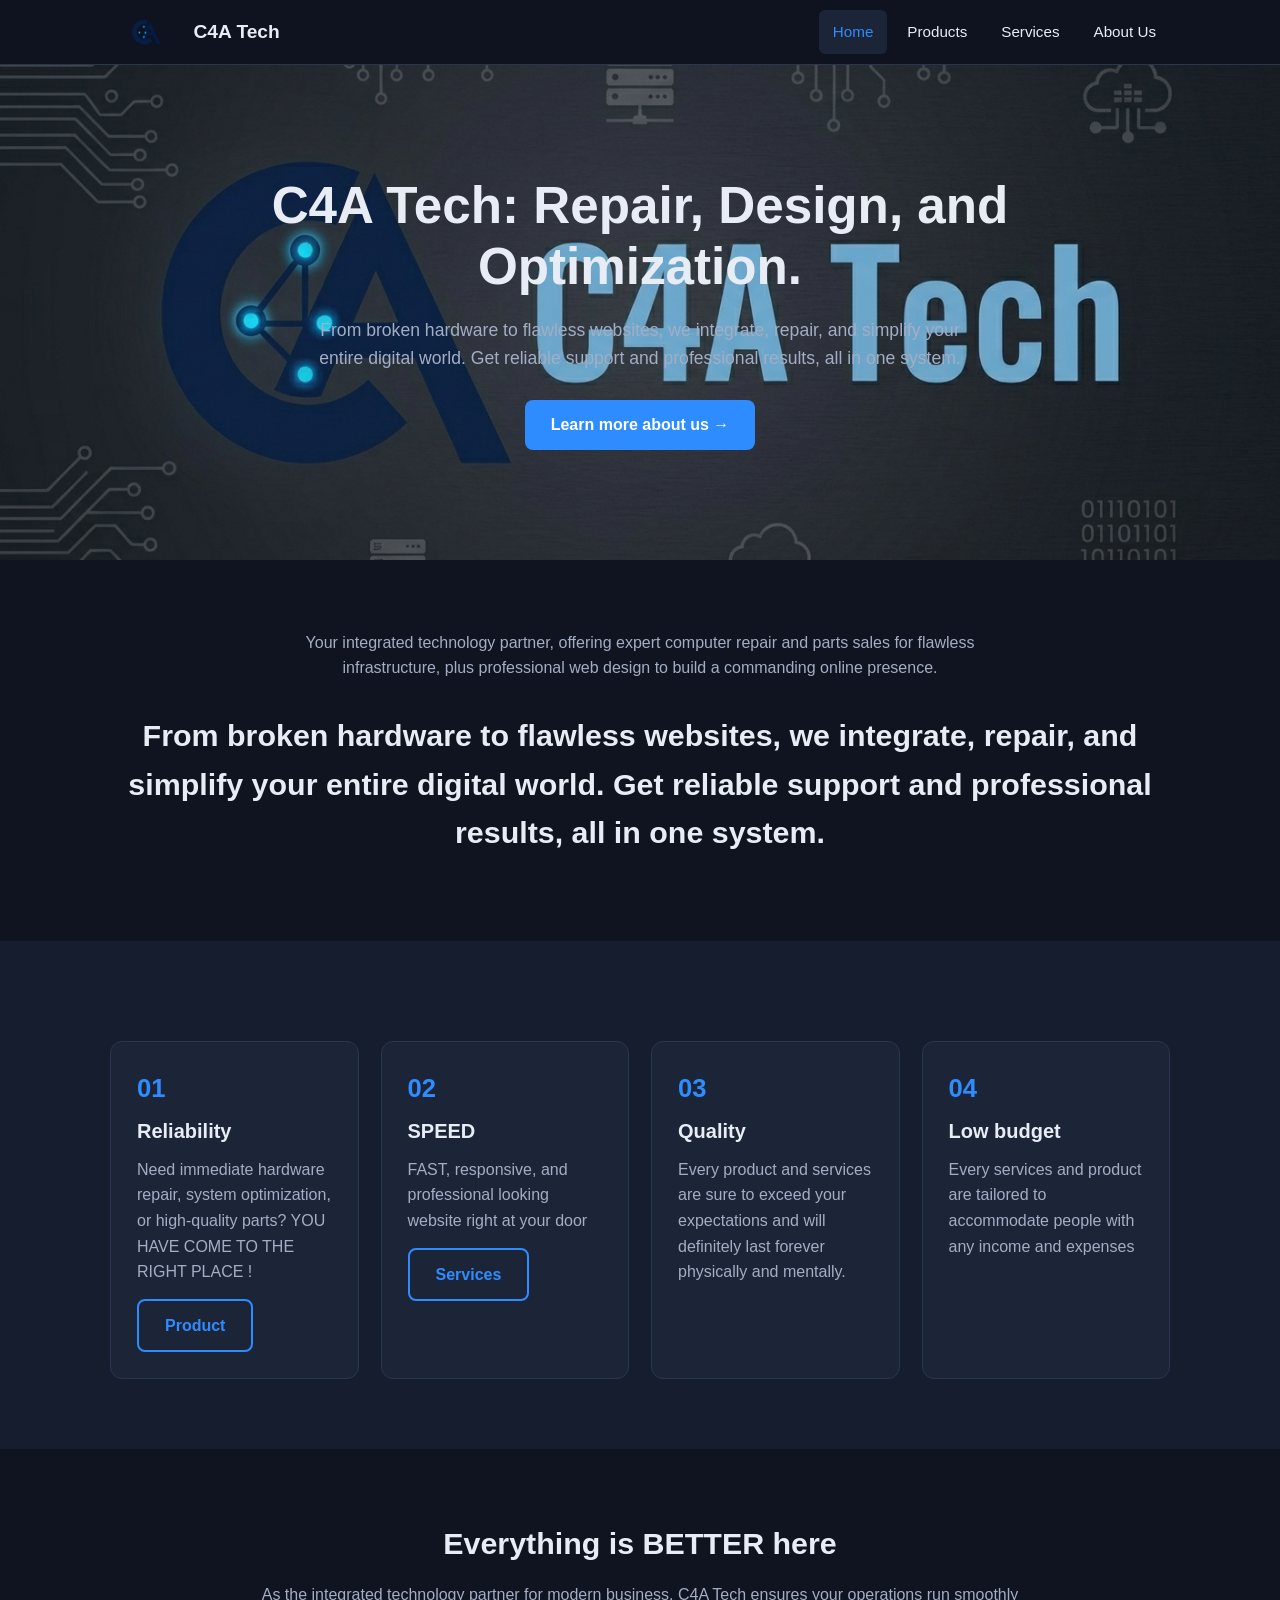
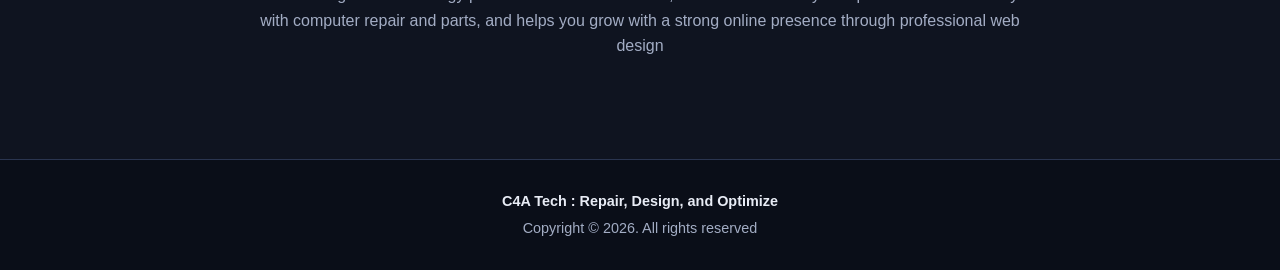
==== index.html @ 32de6fff "Add files via upload" ====
<!DOCTYPE html>
<html lang="en">
<head>
  <meta charset="UTF-8">
  <meta name="viewport" content="width=device-width, initial-scale=1">
  <title>C4A Tech</title>
  <meta name="description" content="Your integrated technology partner, offering expert computer repair and parts sales for flawless infrastructure, plus professional web design to build a commanding online presence.">
  <link rel="stylesheet" href="styles.css">
</head>
<body>

  <!-- ================= HEADER ================= -->
  <header class="site-header">
    <div class="container header-inner">
      <a class="brand" href="index.html">
        <!-- IMAGE: C4A Tech logo (small, next to the site name) -->
        <img src="images/logo.png" alt="C4A Tech logo">
        <span>C4A Tech</span>
      </a>
      <nav>
        <ul class="nav-list">
          <li><a class="active" href="index.html">Home</a></li>
          <li><a href="products.html">Products</a></li>
          <li><a href="services.html">Services</a></li>
          <li class="has-dropdown">
            <a href="about-us.html">About Us</a>
            <ul class="dropdown">
              <li><a href="about-us.html">About Us</a></li>
              <li><a href="contacts.html">Contacts</a></li>
            </ul>
          </li>
        </ul>
      </nav>
    </div>
  </header>

  <main>
    <!-- ================= HERO ================= -->
    <!-- IMAGE: hero/banner background image (set it in styles.css under .hero) -->
    <section class="hero">
      <div class="container">
        <h1>C4A Tech: Repair, Design, and Optimization.</h1>
        <p>From broken hardware to flawless websites, we integrate, repair, and simplify your entire digital world. Get reliable support and professional results, all in one system.</p>
        <a class="btn" href="about-us.html">Learn more about us &rarr;</a>
      </div>
    </section>

    <!-- ================= INTRO ================= -->
    <section class="section center">
      <div class="container">
        <p class="lead">Your integrated technology partner, offering expert computer repair and parts sales for flawless infrastructure, plus professional web design to build a commanding online presence.</p>
        <h2>From broken hardware to flawless websites, we integrate, repair, and simplify your entire digital world. Get reliable support and professional results, all in one system.</h2>
      </div>
    </section>

    <!-- ================= FEATURE CARDS ================= -->
    <section class="section alt">
      <div class="container">
        <div class="card-grid">

          <div class="card">
            <span class="num">01</span>
            <h3>Reliability</h3>
            <p>Need immediate hardware repair, system optimization, or high-quality parts? YOU HAVE COME TO THE RIGHT PLACE !</p>
            <a class="btn btn-outline" href="products.html">Product</a>
          </div>

          <div class="card">
            <span class="num">02</span>
            <h3>SPEED</h3>
            <p>FAST, responsive, and professional looking website right at your door</p>
            <a class="btn btn-outline" href="services.html">Services</a>
          </div>

          <div class="card">
            <span class="num">03</span>
            <h3>Quality</h3>
            <p>Every product and services are sure to exceed your expectations and will definitely last forever physically and mentally.</p>
          </div>

          <div class="card">
            <span class="num">04</span>
            <h3>Low budget</h3>
            <p>Every services and product are tailored to accommodate people with any income and expenses</p>
          </div>

        </div>
      </div>
    </section>

    <!-- ================= CLOSING STATEMENT ================= -->
    <section class="section center">
      <div class="container">
        <h2>Everything is BETTER here</h2>
        <p class="lead">As the integrated technology partner for modern business, C4A Tech ensures your operations run smoothly with computer repair and parts, and helps you grow with a strong online presence through professional web design</p>
      </div>
    </section>
  </main>

  <!-- ================= FOOTER ================= -->
  <footer class="site-footer">
    <div class="container">
      <strong>C4A Tech : Repair, Design, and Optimize</strong>
      Copyright &copy; 2026. All rights reserved
    </div>
  </footer>

</body>
</html>
---- styles.css ----
/* ==========================================================
   C4A Tech - shared stylesheet (used by every page)
   ========================================================== */

:root {
  --bg: #0f1420;
  --bg-alt: #161d2e;
  --card: #1c2538;
  --text: #e8ecf5;
  --muted: #a3adc4;
  --accent: #2f8cff;
  --accent-dark: #1b6fd6;
  --border: #2a3550;
  --max-width: 1100px;
}

* {
  box-sizing: border-box;
  margin: 0;
  padding: 0;
}

html {
  scroll-behavior: smooth;
}

body {
  font-family: "Segoe UI", Roboto, Helvetica, Arial, sans-serif;
  background: var(--bg);
  color: var(--text);
  line-height: 1.6;
}

img {
  max-width: 100%;
  display: block;
}

a {
  color: var(--accent);
  text-decoration: none;
}

a:hover {
  text-decoration: underline;
}

.container {
  width: 100%;
  max-width: var(--max-width);
  margin: 0 auto;
  padding: 0 20px;
}

/* ---------- Header / navigation ---------- */

.site-header {
  position: sticky;
  top: 0;
  z-index: 100;
  background: rgba(15, 20, 32, 0.95);
  border-bottom: 1px solid var(--border);
  backdrop-filter: blur(6px);
}

.header-inner {
  display: flex;
  align-items: center;
  justify-content: space-between;
  min-height: 64px;
}

.brand {
  display: flex;
  align-items: center;
  gap: 10px;
  color: var(--text);
  font-weight: 700;
  font-size: 1.2rem;
}

.brand:hover {
  text-decoration: none;
}

.brand img {
  height: 40px;
  width: auto;
}

.nav-list {
  display: flex;
  list-style: none;
  gap: 6px;
}

.nav-list > li {
  position: relative;
}

.nav-list a {
  display: block;
  padding: 10px 14px;
  color: var(--text);
  border-radius: 6px;
  font-size: 0.95rem;
}

.nav-list a:hover,
.nav-list a.active {
  background: var(--card);
  color: var(--accent);
  text-decoration: none;
}

/* dropdown under "About Us" */
.dropdown {
  display: none;
  position: absolute;
  top: 100%;
  left: 0;
  min-width: 160px;
  list-style: none;
  background: var(--card);
  border: 1px solid var(--border);
  border-radius: 8px;
  padding: 6px;
}

.has-dropdown:hover .dropdown,
.has-dropdown:focus-within .dropdown {
  display: block;
}

/* ---------- Buttons ---------- */

.btn {
  display: inline-block;
  padding: 12px 26px;
  background: var(--accent);
  color: #fff;
  font-weight: 600;
  border-radius: 8px;
  border: none;
  cursor: pointer;
  transition: background 0.2s ease;
}

.btn:hover {
  background: var(--accent-dark);
  text-decoration: none;
}

.btn-outline {
  background: transparent;
  border: 2px solid var(--accent);
  color: var(--accent);
}

.btn-outline:hover {
  background: var(--accent);
  color: #fff;
}

/* ---------- Hero ---------- */

.hero {
  position: relative;
  padding: 110px 0;
  text-align: center;
  background: linear-gradient(135deg, #0f1420 0%, #16315a 100%);
     background-image: url("images/logotext.jpg");
     background-size: cover;
     background-position: center; */
}

.hero h1 {
  font-size: clamp(2rem, 5vw, 3.2rem);
  line-height: 1.2;
  margin-bottom: 18px;
}

.hero p {
  max-width: 680px;
  margin: 0 auto 28px;
  color: var(--muted);
  font-size: 1.1rem;
}

.page-title {
  padding: 70px 0 40px;
  text-align: center;
  background: var(--bg-alt);
  border-bottom: 1px solid var(--border);
}

.page-title h1 {
  font-size: clamp(2rem, 4vw, 2.8rem);
}

.page-title p {
  color: var(--muted);
  margin-top: 8px;
}

/* ---------- Sections ---------- */

.section {
  padding: 70px 0;
}

.section.alt {
  background: var(--bg-alt);
}

.section h2 {
  font-size: 1.9rem;
  margin-bottom: 14px;
}

.section .lead {
  color: var(--muted);
  max-width: 760px;
  margin-bottom: 30px;
}

.center {
  text-align: center;
}

.center .lead {
  margin-left: auto;
  margin-right: auto;
}

.eyebrow {
  display: block;
  color: var(--accent);
  font-size: 0.8rem;
  font-weight: 700;
  letter-spacing: 0.15em;
  text-transform: uppercase;
  margin-bottom: 10px;
}

/* ---------- Feature cards (home) ---------- */

.card-grid {
  display: grid;
  grid-template-columns: repeat(auto-fit, minmax(240px, 1fr));
  gap: 22px;
  margin-top: 30px;
}

.card {
  background: var(--card);
  border: 1px solid var(--border);
  border-radius: 12px;
  padding: 26px;
}

.card .num {
  color: var(--accent);
  font-weight: 800;
  font-size: 1.6rem;
}

.card h3 {
  margin: 6px 0 10px;
  font-size: 1.25rem;
}

.card p {
  color: var(--muted);
  margin-bottom: 14px;
}

/* ---------- Products ---------- */

.product-row {
  display: grid;
  grid-template-columns: 1fr 1fr;
  gap: 40px;
  align-items: center;
  padding: 36px 0;
  border-bottom: 1px solid var(--border);
}

.product-row:last-child {
  border-bottom: none;
}

.product-row.reverse .product-img {
  order: 2;
}

.product-img img,
.img-placeholder {
  width: 100%;
  border-radius: 12px;
  aspect-ratio: 4 / 3;
  object-fit: cover;
  background: var(--card);
  border: 1px dashed var(--border);
}

.product-info h3 {
  font-size: 1.6rem;
  margin-bottom: 12px;
}

.price-list {
  list-style: none;
}

.price-list li {
  padding: 8px 0;
  border-bottom: 1px solid var(--border);
  color: var(--muted);
}

.price-list li:last-child {
  border-bottom: none;
}

.warranty {
  text-align: center;
}

.warranty img {
  margin: 28px auto 0;
  border-radius: 12px;
  max-width: 560px;
}

/* ---------- Services ---------- */

.service-grid {
  display: grid;
  grid-template-columns: repeat(auto-fit, minmax(300px, 1fr));
  gap: 28px;
  margin-top: 30px;
}

.service-card {
  background: var(--card);
  border: 1px solid var(--border);
  border-radius: 12px;
  overflow: hidden;
}

.service-card img {
  width: 100%;
  aspect-ratio: 16 / 10;
  object-fit: cover;
}

.service-card .body {
  padding: 24px;
}

.service-card h3 {
  margin-bottom: 8px;
}

.service-card p {
  color: var(--muted);
}

.price-tag {
  display: inline-block;
  margin-top: 14px;
  font-weight: 700;
  color: var(--accent);
  font-size: 1.1rem;
}

/* ---------- About ---------- */

.about-block {
  max-width: 820px;
  margin-bottom: 36px;
}

.about-block h3 {
  font-size: 1.4rem;
  margin-bottom: 10px;
}

.about-block p {
  color: var(--muted);
}

.team-grid {
  display: flex;
  flex-wrap: wrap;
  justify-content: center; /* centers the last row (the 2 cards at the bottom) */
  gap: 26px;
  margin-top: 30px;
}

/* 3 cards per row: (100% - 2 gaps) / 3 */
.team-grid .team-card {
  flex: 0 0 calc((100% - 52px) / 3);
}

@media (max-width: 800px) {
  .team-grid .team-card {
    flex: 0 0 calc((100% - 26px) / 2);
  }
}

@media (max-width: 500px) {
  .team-grid .team-card {
    flex: 0 0 100%;
  }
}

.team-card {
  background: var(--card);
  border: 1px solid var(--border);
  border-radius: 12px;
  overflow: hidden;
  text-align: center;
}

.team-card img {
  width: 100%;
  aspect-ratio: 1 / 1;
  object-fit: cover;
}

.team-card .info {
  padding: 18px;
}

.team-card h3 {
  font-size: 1.1rem;
  color: var(--accent);
}

/* ---------- Contacts ---------- */

.contact-grid {
  display: grid;
  grid-template-columns: 1fr 1fr;
  gap: 40px;
}

.contact-grid h2 {
  margin-bottom: 12px;
}

.contact-grid p {
  color: var(--muted);
}

.photo-row {
  display: grid;
  grid-template-columns: repeat(auto-fit, minmax(280px, 1fr));
  gap: 24px;
  margin-top: 40px;
}

.photo-row img {
  width: 100%;
  border-radius: 12px;
  aspect-ratio: 4 / 3;
  object-fit: cover;
}

/* ---------- CTA band ---------- */

.cta {
  text-align: center;
  padding: 70px 0;
  background: linear-gradient(135deg, #16315a 0%, #0f1420 100%);
}

.cta h2 {
  margin-bottom: 18px;
}

/* ---------- Footer ---------- */

.site-footer {
  background: #0a0e18;
  border-top: 1px solid var(--border);
  padding: 30px 0;
  text-align: center;
  color: var(--muted);
  font-size: 0.9rem;
}

.site-footer strong {
  display: block;
  color: var(--text);
  margin-bottom: 4px;
}

/* ==========================================================
   PARALLAX BACKGROUNDS (photo stays still while page scrolls)
   Add class "parallax" to any section, plus one "bg-..." class below.
   ========================================================== */

.parallax {
  position: relative;
  background-color: #16315a;          /* shown if the photo is missing */
  background-size: cover;
  background-position: center;
  background-repeat: no-repeat;
  background-attachment: fixed;       /* this line makes the scroll effect */
}

/* dark layer on top of the photo so the text stays readable */
.parallax::before {
  content: "";
  position: absolute;
  inset: 0;
  background: rgba(10, 14, 24, 0.6);
}

.parallax > .container {
  position: relative;                 /* keeps text above the dark layer */
}

/* ----- PUT YOUR PHOTOS HERE (change the file names) ----- */
.bg-products-hero  { background-image: url("images/Pc.jpg"); }
.bg-products-secure { background-image: url("images/productsecure.jpg"); }
.bg-products-cta   { background-image: url("images/productcta.jpg"); }
.bg-services-hero  { background-image: url("images/services.jpg"); }
.bg-services-cta   { background-image: url("images/servicecta.jpg"); }


/* big banner at the top of Products / Services */
.page-title.parallax {
  padding: 130px 0;
  border-bottom: none;
}

.page-title .hero-sub {
  font-size: 1.3rem;
  font-weight: 600;
  color: var(--accent);
  margin-top: 10px;
}

.page-title .hero-text {
  max-width: 760px;
  margin: 18px auto 0;
  color: var(--text);
  font-size: 1.1rem;
}

.warranty.parallax,
.parallax .lead {
  color: var(--text);
}

.warranty.parallax {
  padding: 110px 0;
}

/* phones/tablets can't do fixed backgrounds, so use a normal one there */
@media (hover: none) {
  .parallax {
    background-attachment: scroll;
  }
}

/* ---------- Responsive ---------- */

@media (max-width: 800px) {
  .header-inner {
    flex-direction: column;
    padding: 10px 0;
  }

  .nav-list {
    flex-wrap: wrap;
    justify-content: center;
  }

  .product-row,
  .contact-grid {
    grid-template-columns: 1fr;
  }

  .product-row.reverse .product-img {
    order: 0;
  }

  .hero {
    padding: 70px 0;
  }
}
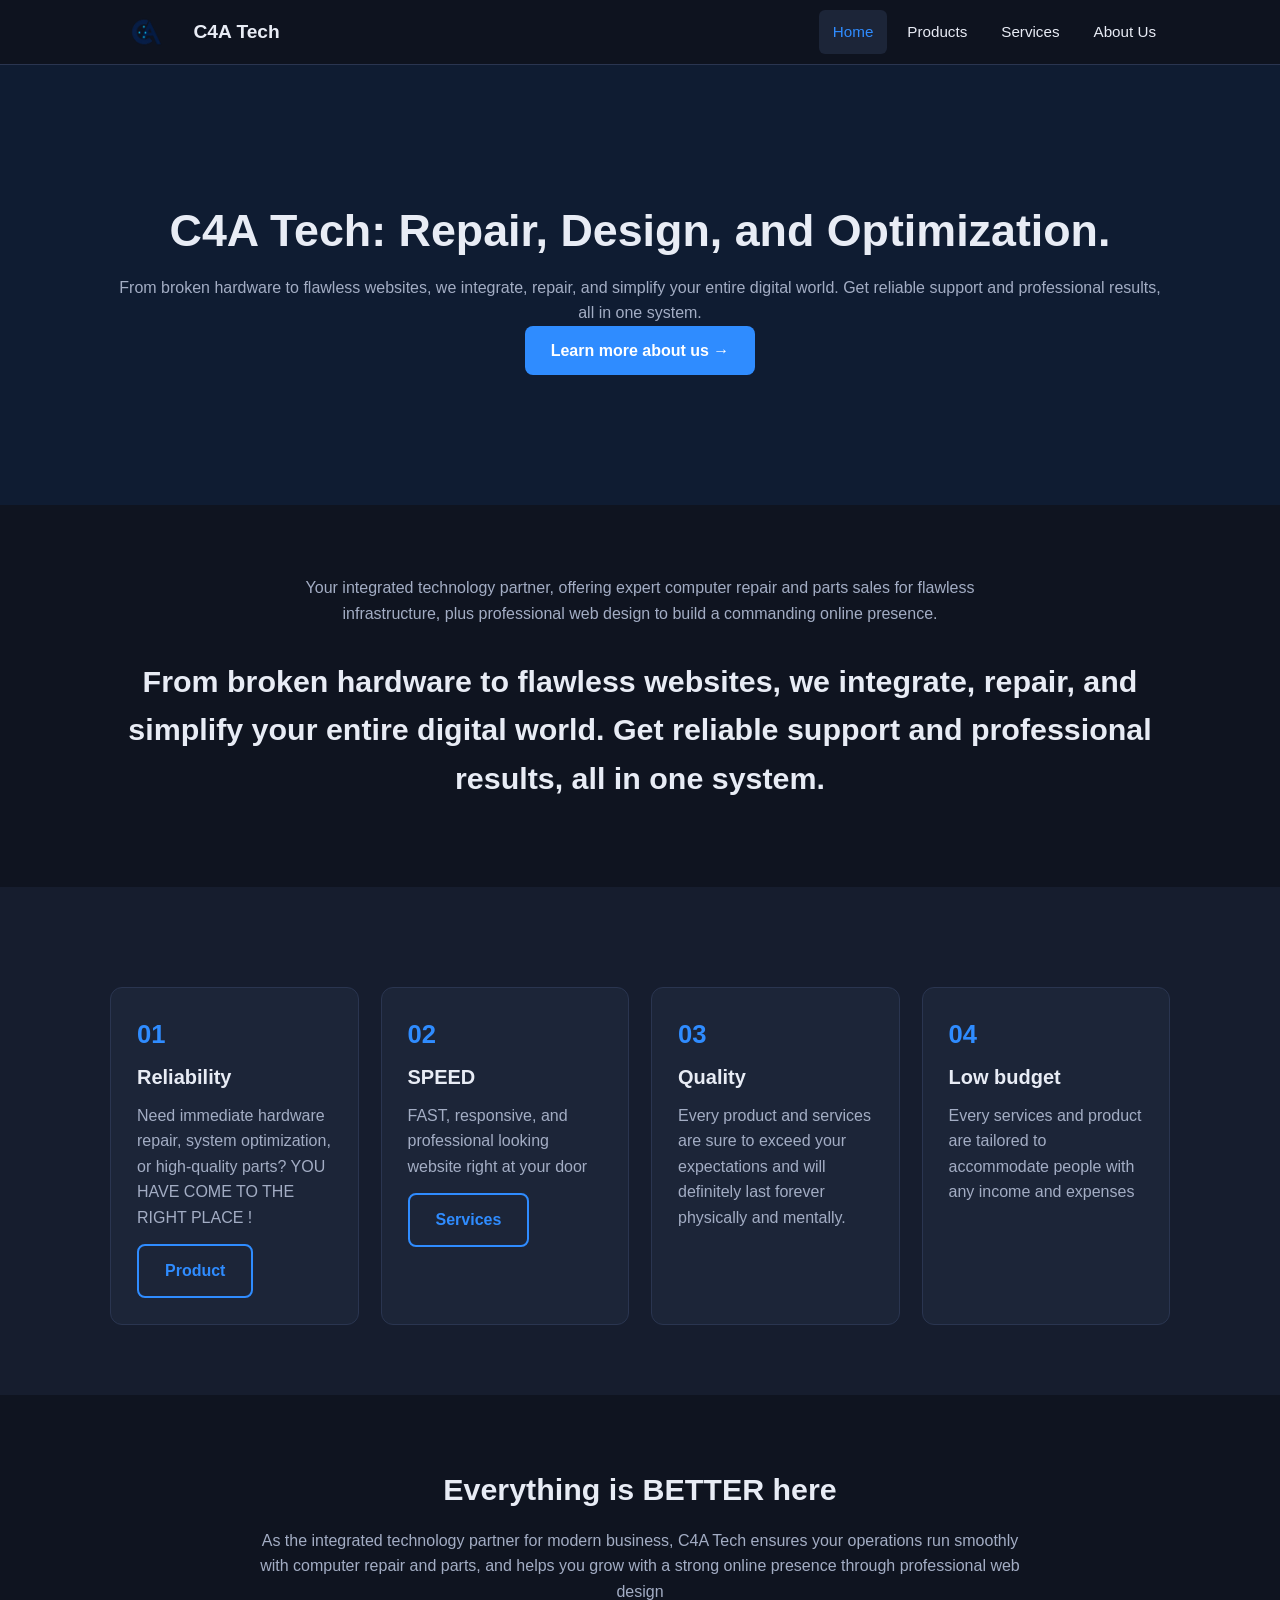
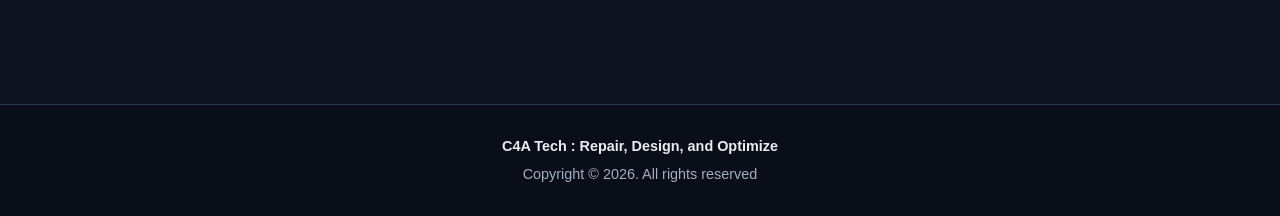
==== commit 5a210bec: "Update index.html" ====
--- a/index.html
+++ b/index.html
@@ -6,6 +6,7 @@
   <title>C4A Tech</title>
   <meta name="description" content="Your integrated technology partner, offering expert computer repair and parts sales for flawless infrastructure, plus professional web design to build a commanding online presence.">
   <link rel="stylesheet" href="styles.css">
+  <link rel="icon" type="image/png" href="images/logo.png">
 </head>
 <body>
 
@@ -37,7 +38,7 @@
   <main>
     <!-- ================= HERO ================= -->
     <!-- IMAGE: hero/banner background image (set it in styles.css under .hero) -->
-    <section class="hero">
+    <section class="page-title parallax bg-home-hero">
       <div class="container">
         <h1>C4A Tech: Repair, Design, and Optimization.</h1>
         <p>From broken hardware to flawless websites, we integrate, repair, and simplify your entire digital world. Get reliable support and professional results, all in one system.</p>
